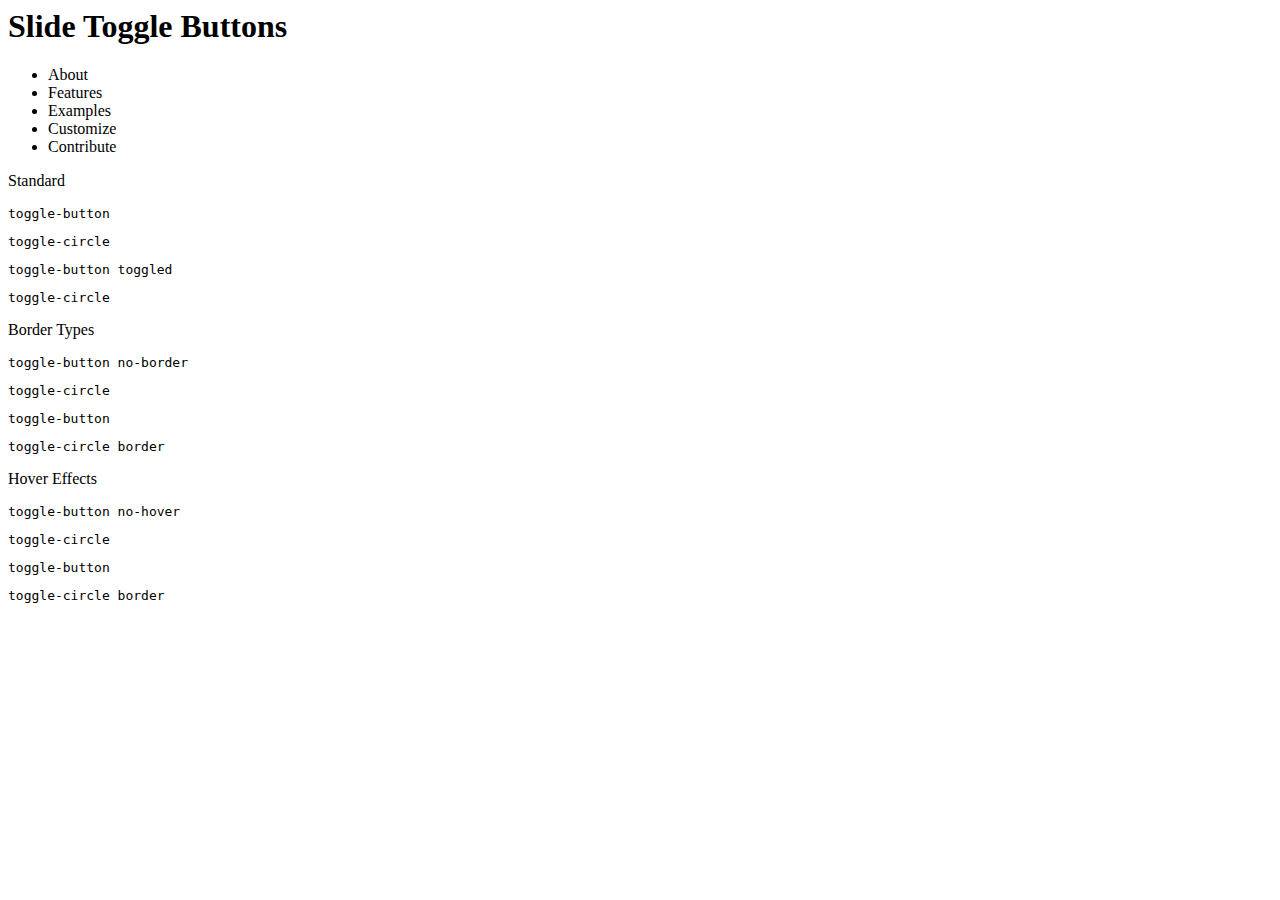
==== button.html @ 23bd0858 "layout in with real class names" ====
<html>
<head>
	<title>Slide Toggle Button Library</title>
	<link rel="stylesheet" type="text/css" href="button.css">
	<link rel="stylesheet" type="text/css" href="layout.css">
	<script type="text/javascript" src='button.js'></script>
	<script type="text/javascript" src='layout.js'></script>
</head>
<body onload='Layout.init();'>


	<nav>
		<h1>Slide Toggle Buttons</h1>
		<ul>
			<li>About</li>
			<li>Features</li>
			<li>Examples</li>
			<li>Customize</li>
			<li>Contribute</li>
		</ul>
	</nav>
	
	<div class='row'>
		<p>Standard</p>
		<div class='col'>	
			<div class='toggle-button'>
				<div class='toggle-circle'></div>
			</div>	
		</div>

		<div class='col'>	
			<div class='toggle-button toggled'>
				<div class='toggle-circle'></div>
			</div>
		</div>
	</div>

	<div class='row'>
		<p>Border Types</p>
		<div class='col'>	
			<div class='toggle-button no-border'>
				<div class='toggle-circle'></div>
			</div>	
		</div>

		<div class='col'>	
			<div class='toggle-button'>
				<div class='toggle-circle border'></div>
			</div>
		</div>
	</div>

	<div class='row'>
		<p>Hover Effects</p>
		<div class='col'>	
			<div class='toggle-button no-hover'>
				<div class='toggle-circle'></div>
			</div>	
		</div>

		<div class='col'>	
			<div class='toggle-button'>
				<div class='toggle-circle border'></div>
			</div>
		</div>
	</div>


</body>
</html>
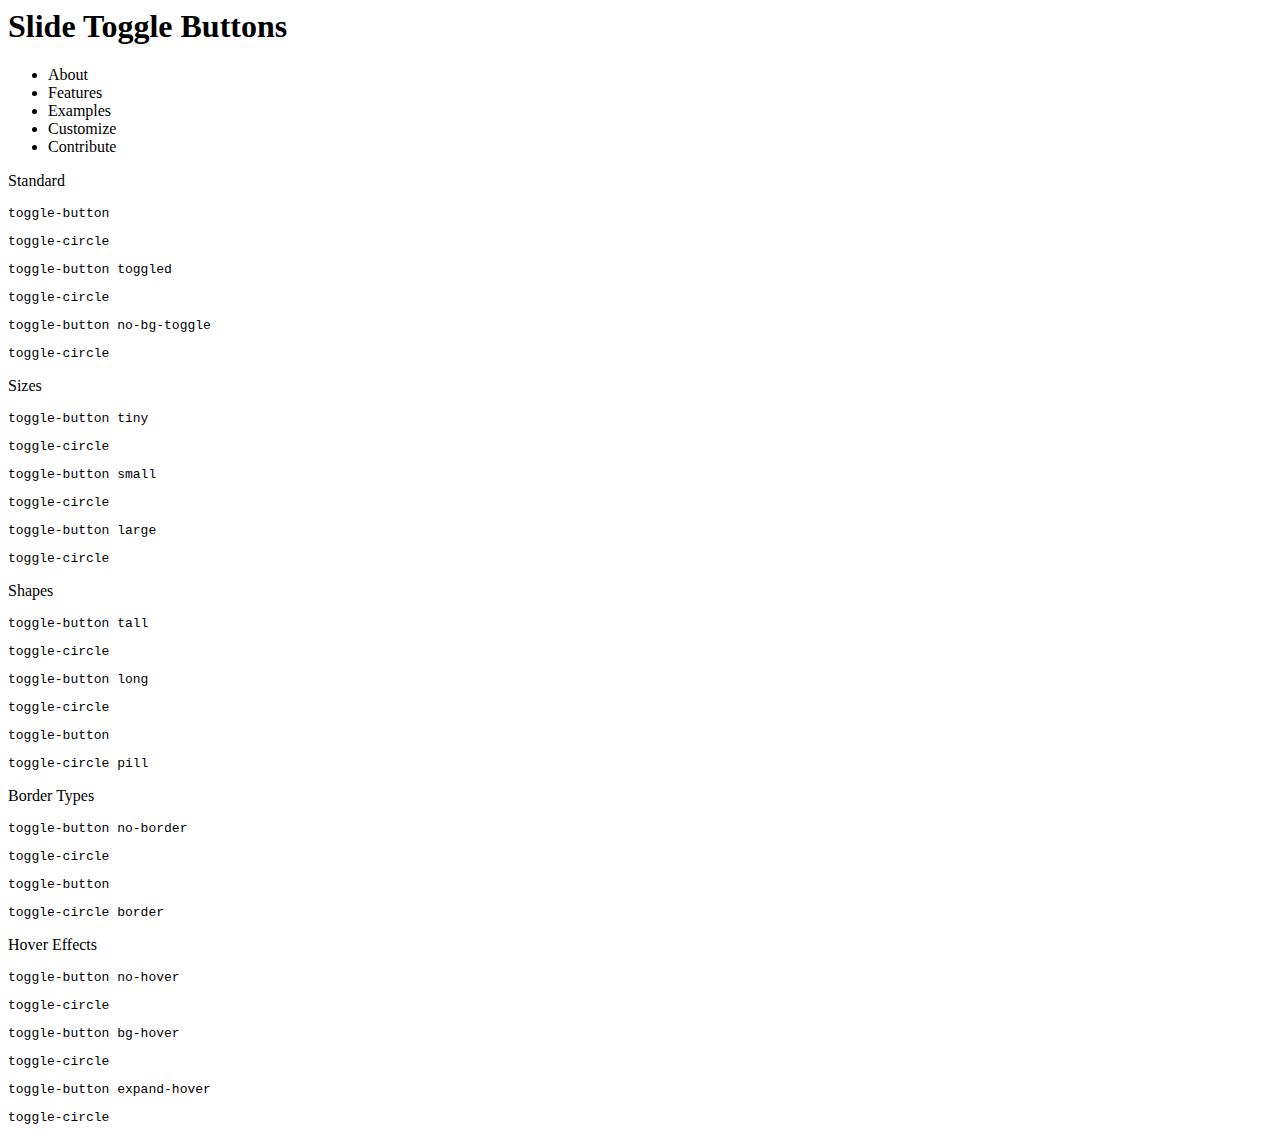
==== commit f99a9550: "reorder sections" ====
--- a/button.html
+++ b/button.html
@@ -1,12 +1,12 @@
 <html>
 <head>
 	<title>Slide Toggle Button Library</title>
-	<link rel="stylesheet" type="text/css" href="button.css">
-	<link rel="stylesheet" type="text/css" href="layout.css">
-	<script type="text/javascript" src='button.js'></script>
-	<script type="text/javascript" src='layout.js'></script>
+	<link rel="stylesheet" type="text/css" href="css/button.css">
+	<link rel="stylesheet" type="text/css" href="css/layout.css">
+	<script type="text/javascript" src='js/button.js'></script>
+	<script type="text/javascript" src='js/layout.js'></script>
 </head>
-<body onload='Layout.init();'>
+<body>
 
 
 	<nav>
@@ -20,30 +20,91 @@
 		</ul>
 	</nav>
 	
+<div id='main'>	
 	<div class='row'>
 		<p>Standard</p>
 		<div class='col'>	
+			<div class='info'></div>
 			<div class='toggle-button'>
 				<div class='toggle-circle'></div>
 			</div>	
 		</div>
 
 		<div class='col'>	
+			<div class='info'></div>
 			<div class='toggle-button toggled'>
 				<div class='toggle-circle'></div>
 			</div>
 		</div>
 	</div>
 
+	<div class='col'>	
+		<div class='info'></div>
+		<div class='toggle-button no-bg-toggle'>
+			<div class='toggle-circle'></div>
+		</div>
+		</div>
+	</div>
+
+	<div class='row'>
+		<p>Sizes</p>
+		<div class='col'>	
+			<div class='info'></div>
+			<div class='toggle-button tiny'>
+				<div class='toggle-circle'></div>
+			</div>	
+		</div>		
+
+		<div class='col'>	
+			<div class='info'></div>
+			<div class='toggle-button small'>
+				<div class='toggle-circle'></div>
+			</div>	
+		</div>
+
+		<div class='col'>	
+			<div class='info'></div>
+			<div class='toggle-button large'>
+				<div class='toggle-circle'></div>
+			</div>
+		</div>
+	</div>
+
+	<div class='row'>
+		<p>Shapes</p>
+		<div class='col'>	
+			<div class='info'></div>
+			<div class='toggle-button tall'>
+				<div class='toggle-circle'></div>
+			</div>	
+		</div>		
+
+		<div class='col'>	
+			<div class='info'></div>
+			<div class='toggle-button long'>
+				<div class='toggle-circle'></div>
+			</div>	
+		</div>
+
+		<div class='col'>	
+			<div class='info'></div>
+			<div class='toggle-button'>
+				<div class='toggle-circle pill'></div>
+			</div>
+		</div>
+	</div>
+	
 	<div class='row'>
 		<p>Border Types</p>
 		<div class='col'>	
+			<div class='info'></div>
 			<div class='toggle-button no-border'>
 				<div class='toggle-circle'></div>
 			</div>	
 		</div>
 
 		<div class='col'>	
+			<div class='info'></div>
 			<div class='toggle-button'>
 				<div class='toggle-circle border'></div>
 			</div>
@@ -53,18 +114,27 @@
 	<div class='row'>
 		<p>Hover Effects</p>
 		<div class='col'>	
+			<div class='info'></div>
 			<div class='toggle-button no-hover'>
+				<div class='toggle-circle'></div>
+			</div>	
+		</div>		
+
+		<div class='col'>	
+			<div class='info'></div>
+			<div class='toggle-button bg-hover'>
 				<div class='toggle-circle'></div>
 			</div>	
 		</div>
 
 		<div class='col'>	
-			<div class='toggle-button'>
-				<div class='toggle-circle border'></div>
+			<div class='info'></div>
+			<div class='toggle-button expand-hover'>
+				<div class='toggle-circle'></div>
 			</div>
 		</div>
 	</div>
-
+</div>
 
 </body>
 </html>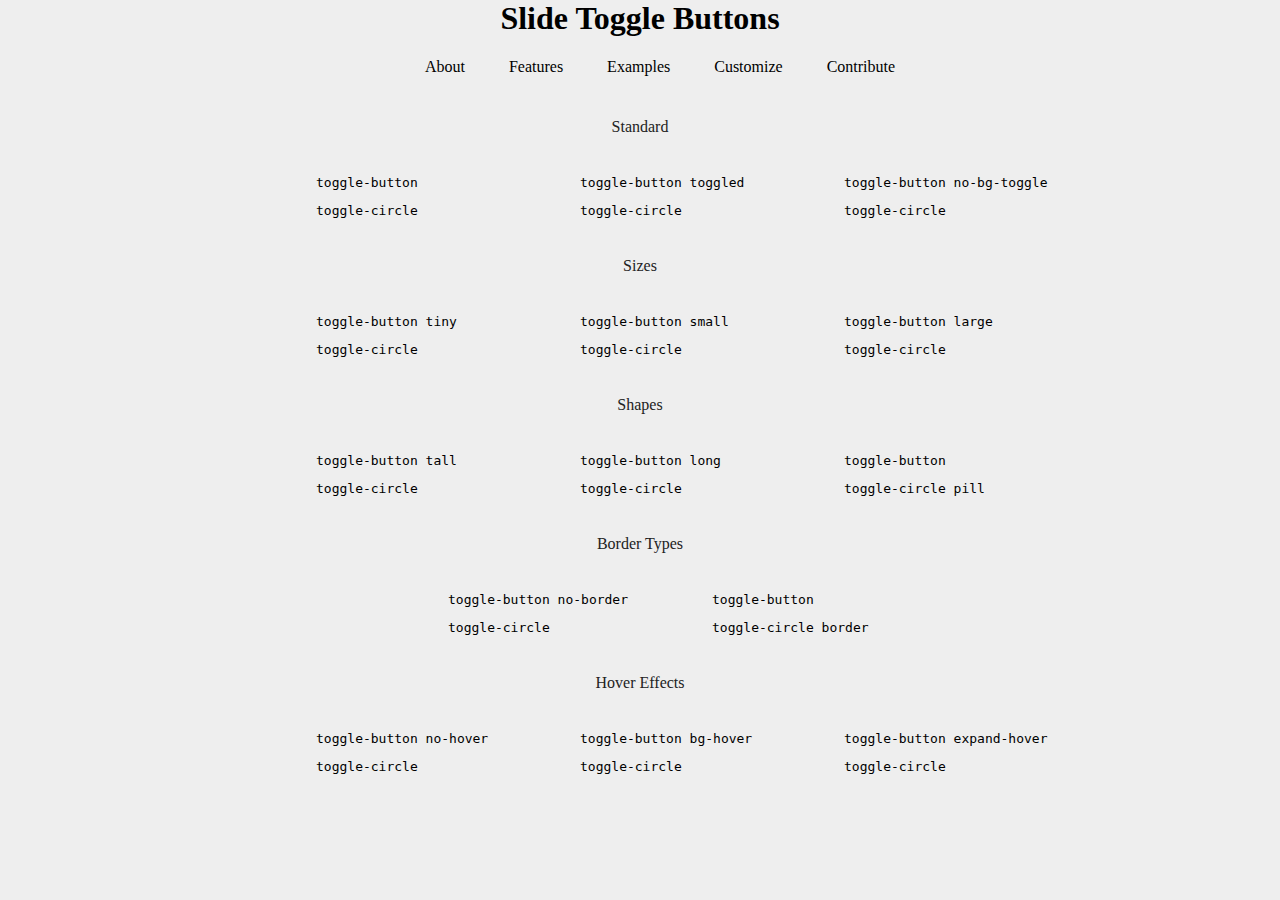
==== commit 762e28bd: "style changes" ====
--- a/button.html
+++ b/button.html
@@ -36,13 +36,12 @@
 				<div class='toggle-circle'></div>
 			</div>
 		</div>
-	</div>
 
-	<div class='col'>	
-		<div class='info'></div>
-		<div class='toggle-button no-bg-toggle'>
-			<div class='toggle-circle'></div>
-		</div>
+		<div class='col'>	
+			<div class='info'></div>
+			<div class='toggle-button no-bg-toggle'>
+				<div class='toggle-circle'></div>
+			</div>
 		</div>
 	</div>
 
--- a/css/layout.css
+++ b/css/layout.css
@@ -0,0 +1,45 @@
+body {
+	margin: 0;
+	padding: 0;
+	background-color: #eee;
+}
+
+nav{
+	/*background-color: #fff;*/
+	text-align: center;
+}
+
+nav ul{
+	list-style-type: none;
+	padding-bottom: 10px;
+}
+
+nav ul li{
+	display: inline-block;
+	margin: 0 20px
+}
+
+#main{
+	width: 800;
+	margin: auto;
+	text-align: center;
+}
+.row{
+	display: inline-block;
+	width: 100%;
+}
+
+.row p{
+	color: #222;
+	text-align: center;
+}
+
+.row .info{
+	text-align: left;
+}
+
+.col{
+	display: inline-block;
+	width: 120px;
+	margin: 10px 70px;
+}
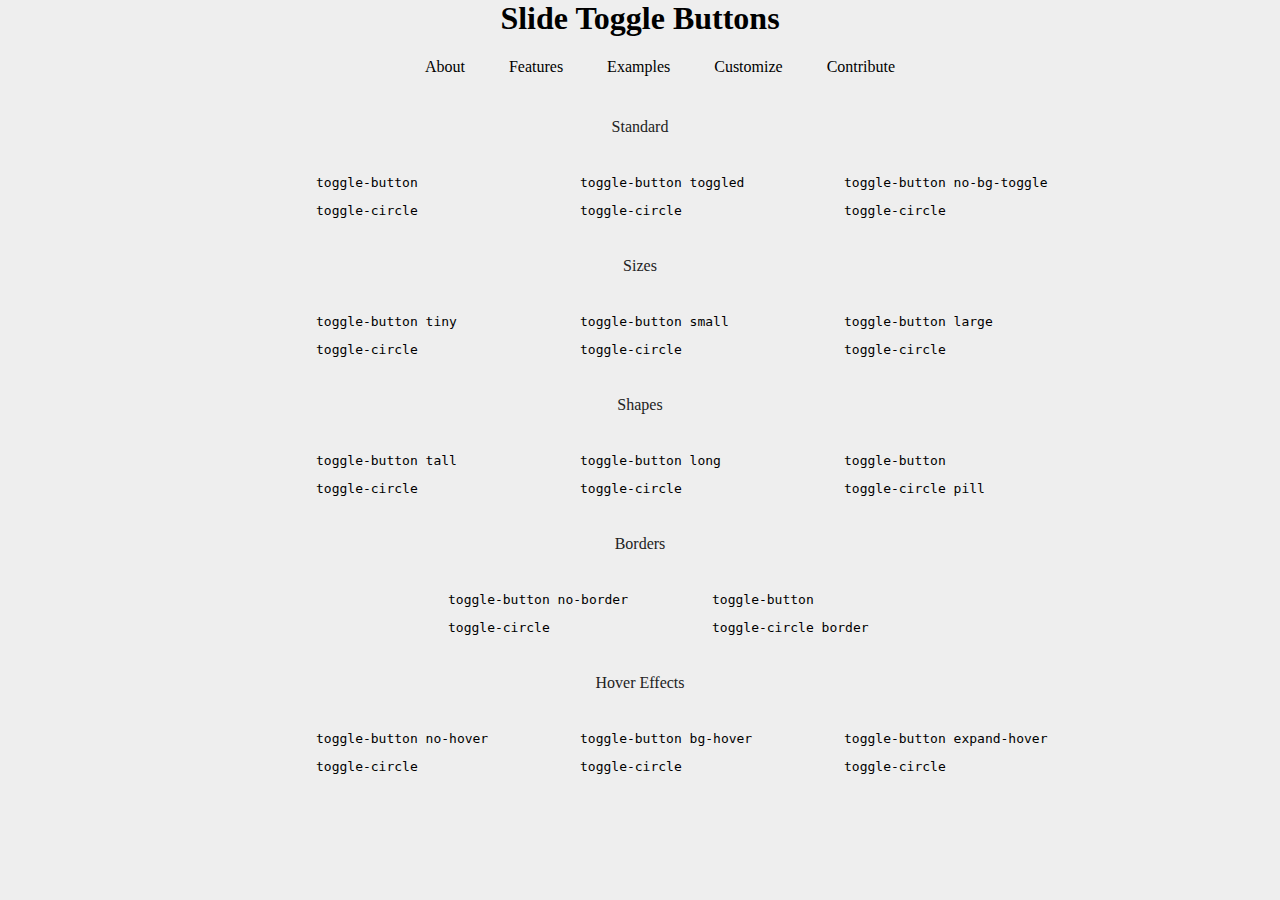
==== commit eddeb399: "grammar" ====
--- a/button.html
+++ b/button.html
@@ -94,7 +94,7 @@
 	</div>
 	
 	<div class='row'>
-		<p>Border Types</p>
+		<p>Borders</p>
 		<div class='col'>	
 			<div class='info'></div>
 			<div class='toggle-button no-border'>
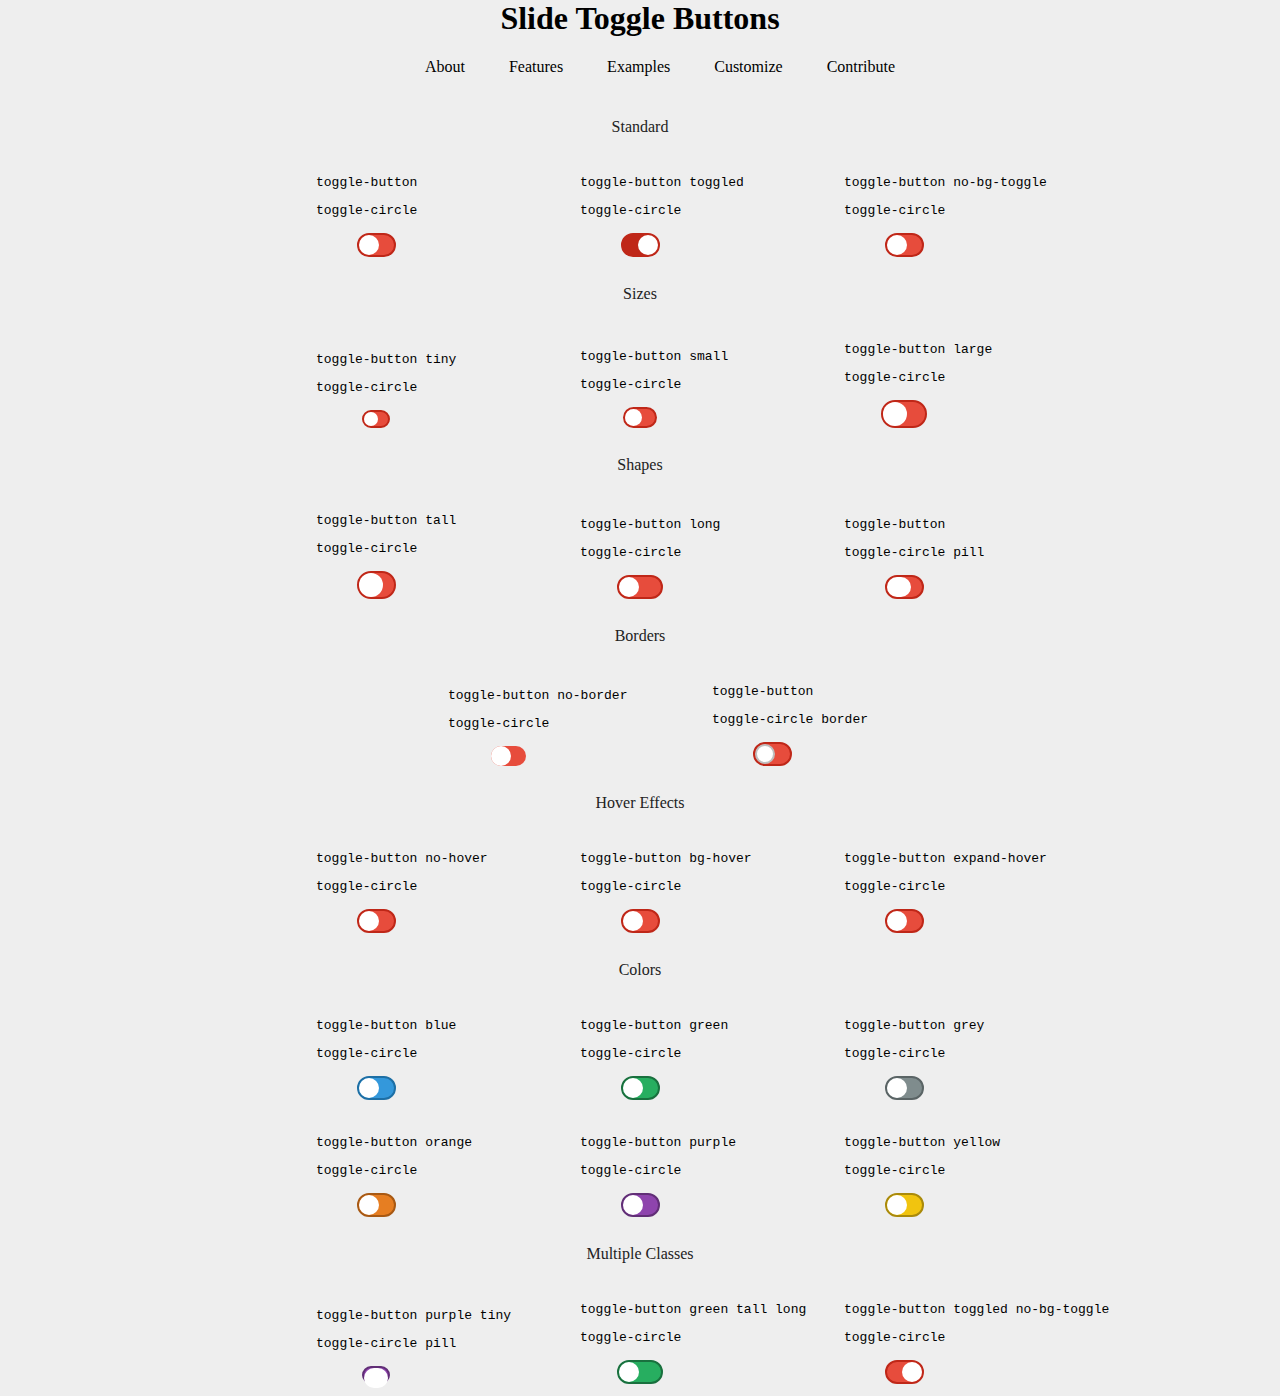
==== commit 6136e94b: "add multiple class section -- lots of bugs" ====
--- a/button.html
+++ b/button.html
@@ -133,6 +133,77 @@
 			</div>
 		</div>
 	</div>
+
+	<div class='row'>
+		<p>Colors</p>
+		<div class='col'>	
+			<div class='info'></div>
+			<div class='toggle-button blue'>
+				<div class='toggle-circle'></div>
+			</div>	
+		</div>		
+
+		<div class='col'>	
+			<div class='info'></div>
+			<div class='toggle-button green'>
+				<div class='toggle-circle'></div>
+			</div>	
+		</div>
+
+		<div class='col'>	
+			<div class='info'></div>
+			<div class='toggle-button grey'>
+				<div class='toggle-circle'></div>
+			</div>
+		</div>
+	</div>	
+
+	<div class='row'>
+		<div class='col'>	
+			<div class='info'></div>
+			<div class='toggle-button orange'>
+				<div class='toggle-circle'></div>
+			</div>	
+		</div>		
+
+		<div class='col'>	
+			<div class='info'></div>
+			<div class='toggle-button purple'>
+				<div class='toggle-circle'></div>
+			</div>	
+		</div>
+
+		<div class='col'>	
+			<div class='info'></div>
+			<div class='toggle-button yellow'>
+				<div class='toggle-circle'></div>
+			</div>
+		</div>
+	</div>
+
+	<div class='row'>
+		<p>Multiple Classes</p>
+		<div class='col'>	
+			<div class='info'></div>
+			<div class='toggle-button purple tiny'>
+				<div class='toggle-circle pill'></div>
+			</div>	
+		</div>		
+
+		<div class='col'>	
+			<div class='info'></div>
+			<div class='toggle-button green tall long'>
+				<div class='toggle-circle'></div>
+			</div>	
+		</div>
+
+		<div class='col'>	
+			<div class='info'></div>
+			<div class='toggle-button toggled no-bg-toggle'>
+				<div class='toggle-circle'></div>
+			</div>
+		</div>
+	</div>	
 </div>
 
 </body>
--- a/css/button.css
+++ b/css/button.css
@@ -0,0 +1,148 @@
+.toggle-button {
+  background-color: #e74c3c;
+  border: 2px solid #bf2718;
+  width: 35px;
+  height: 20px;
+  display: inline-block;
+  margin: 2px;
+  border-radius: 99px; }
+.toggle-button.toggled {
+  background-color: #bf2718; }
+.toggle-button.no-bg-toggle {
+  background-color: #e74c3c; }
+.toggle-button.bg-hover:hover {
+  background-color: #ea6153; }
+.toggle-button .toggle-circle {
+  background-color: white;
+  width: 20px;
+  height: 20px;
+  float: left;
+  border-radius: 99px; }
+.toggle-button .border {
+  width: 16px;
+  height: 16px;
+  border: 2px solid #bfbfbf; }
+.toggle-button:hover .toggle-circle {
+  background-color: rgba(255, 255, 255, 0.8); }
+
+.toggled .toggle-circle {
+  float: right; }
+
+.red {
+  background-color: #e74c3c;
+  border: 2px solid #bf2718; }
+.red.toggled {
+  background-color: #bf2718; }
+.red.no-bg-toggle {
+  background-color: #e74c3c; }
+.red.bg-hover:hover {
+  background-color: #ea6153; }
+
+.blue {
+  background-color: #3498db;
+  border: 2px solid #1d6fa5; }
+.blue.toggled {
+  background-color: #1d6fa5; }
+.blue.no-bg-toggle {
+  background-color: #3498db; }
+.blue.bg-hover:hover {
+  background-color: #4aa3df; }
+
+.green {
+  background-color: #27ae60;
+  border: 2px solid #19703e; }
+.green.toggled {
+  background-color: #19703e; }
+.green.no-bg-toggle {
+  background-color: #27ae60; }
+.green.bg-hover:hover {
+  background-color: #2cc36b; }
+
+.grey {
+  background-color: #7f8c8d;
+  border: 2px solid #5a6465; }
+.grey.toggled {
+  background-color: #5a6465; }
+.grey.no-bg-toggle {
+  background-color: #7f8c8d; }
+.grey.bg-hover:hover {
+  background-color: #8c9899; }
+
+.orange {
+  background-color: #e67e22;
+  border: 2px solid #a85913; }
+.orange.toggled {
+  background-color: #a85913; }
+.orange.no-bg-toggle {
+  background-color: #e67e22; }
+.orange.bg-hover:hover {
+  background-color: #e98b39; }
+
+.purple {
+  background-color: #8e44ad;
+  border: 2px solid #612e76; }
+.purple.toggled {
+  background-color: #612e76; }
+.purple.no-bg-toggle {
+  background-color: #8e44ad; }
+.purple.bg-hover:hover {
+  background-color: #9b50ba; }
+
+.yellow {
+  background-color: #f1c40f;
+  border: 2px solid #aa8a0a; }
+.yellow.toggled {
+  background-color: #aa8a0a; }
+.yellow.no-bg-toggle {
+  background-color: #f1c40f; }
+.yellow.bg-hover:hover {
+  background-color: #f2ca27; }
+
+.no-border {
+  border: 0 none; }
+
+.no-hover:hover .toggle-circle {
+  background-color: white; }
+
+.expand-hover:hover .toggle-circle {
+  width: 24px;
+  height: 20px; }
+
+.tiny {
+  width: 24.5px;
+  height: 14px; }
+.tiny .toggle-circle {
+  width: 14px;
+  height: 14px; }
+
+.small {
+  width: 29.75px;
+  height: 17px; }
+.small .toggle-circle {
+  width: 17px;
+  height: 17px; }
+
+.large {
+  width: 42px;
+  height: 24px; }
+.large .toggle-circle {
+  width: 24px;
+  height: 24px; }
+
+.tall {
+  width: 35px;
+  height: 24px; }
+.tall .toggle-circle {
+  width: 24px;
+  height: 24px; }
+
+.long {
+  width: 42px;
+  height: 20px; }
+.long .toggle-circle {
+  width: 20px;
+  height: 20px; }
+
+.toggle-button .pill {
+  width: 24px;
+  height: 20px; }
